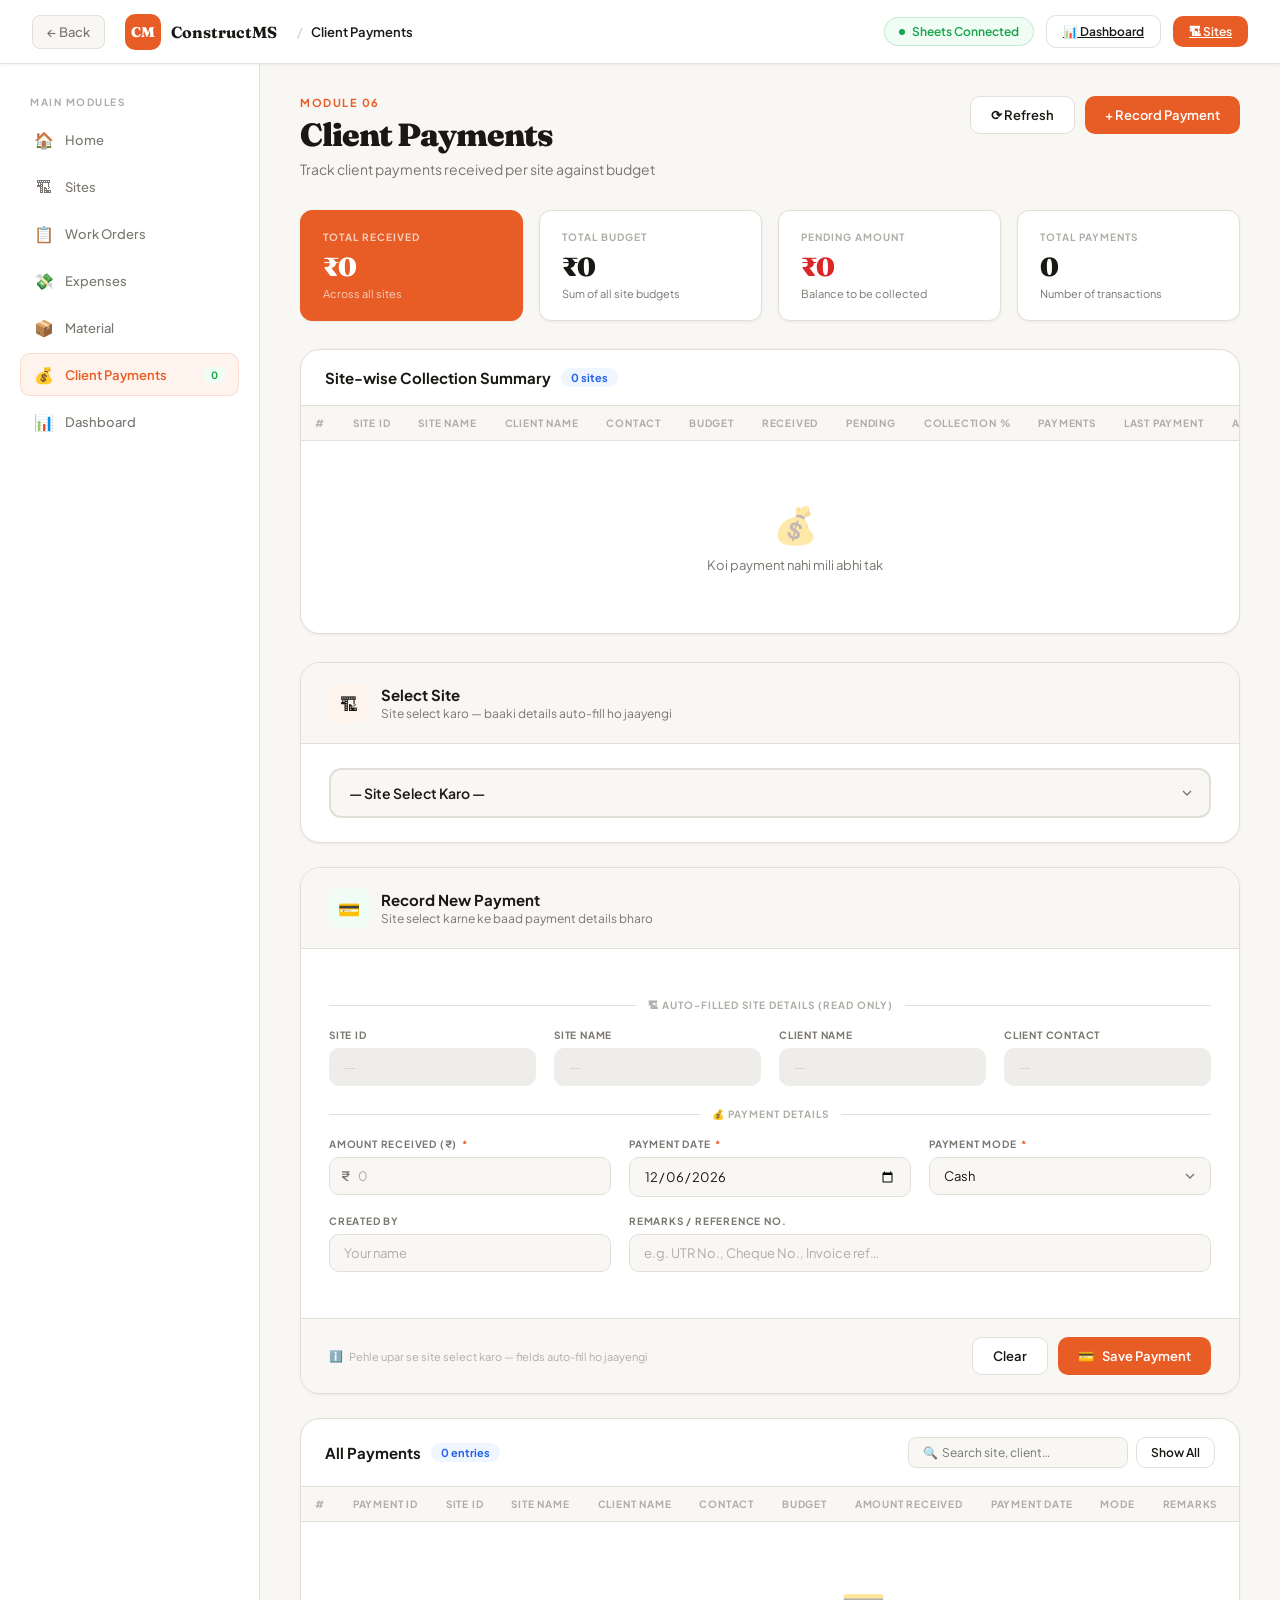
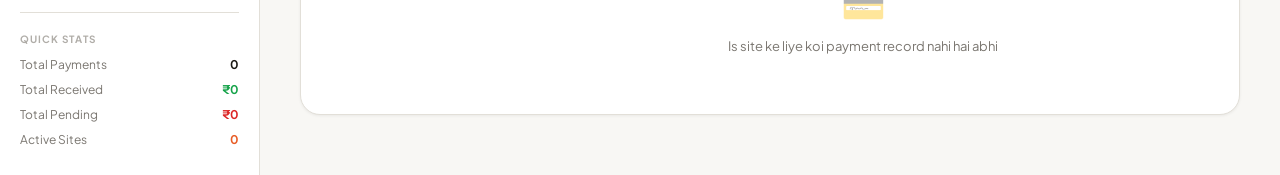
==== client.html @ d6a251b1 "updated client version" ====
<!DOCTYPE html>
<html lang="en">
<head>
<meta charset="UTF-8"/>
<meta name="viewport" content="width=device-width, initial-scale=1.0"/>
<title>Client Payments — ConstructMS</title>
<link href="https://fonts.googleapis.com/css2?family=Plus+Jakarta+Sans:wght@300;400;500;600;700;800&family=Fraunces:ital,wght@0,700;0,900;1,700&display=swap" rel="stylesheet"/>
<style>
  :root {
    --white: #ffffff;
    --off-white: #f8f7f4;
    --surface: #f0eeea;
    --border: #e2dfd8;
    --text: #1a1814;
    --text-muted: #7a7670;
    --text-light: #b0ada8;
    --accent: #e85d26;
    --accent-light: #ff7a45;
    --accent-bg: #fff3ee;
    --blue: #2563eb;
    --blue-bg: #eff6ff;
    --green: #16a34a;
    --green-bg: #f0fdf4;
    --amber: #d97706;
    --amber-bg: #fffbeb;
    --purple: #7c3aed;
    --purple-bg: #f5f3ff;
    --red: #dc2626;
    --red-bg: #fef2f2;
    --shadow-sm: 0 1px 3px rgba(0,0,0,0.06);
    --shadow: 0 4px 16px rgba(0,0,0,0.08);
    --shadow-lg: 0 20px 60px rgba(0,0,0,0.10);
    --radius: 12px;
    --radius-lg: 20px;
  }
  * { box-sizing: border-box; margin: 0; padding: 0; }
  body { font-family: 'Plus Jakarta Sans', sans-serif; background: var(--off-white); color: var(--text); min-height: 100vh; }

  /* TOPBAR */
  .topbar {
    background: var(--white); border-bottom: 1px solid var(--border);
    padding: 0 32px; height: 64px;
    display: flex; align-items: center; justify-content: space-between;
    position: sticky; top: 0; z-index: 100; box-shadow: var(--shadow-sm);
  }
  .topbar-left { display: flex; align-items: center; gap: 20px; }
  .back-btn {
    display: flex; align-items: center; gap: 8px; padding: 8px 14px;
    background: var(--off-white); border: 1px solid var(--border); border-radius: 8px;
    cursor: pointer; font-size: 13px; font-weight: 500; color: var(--text-muted);
    text-decoration: none; transition: all 0.15s;
  }
  .back-btn:hover { border-color: var(--accent); color: var(--accent); }
  .topbar-brand { display: flex; align-items: center; gap: 10px; }
  .brand-icon {
    width: 36px; height: 36px; background: var(--accent); border-radius: 10px;
    display: flex; align-items: center; justify-content: center;
    font-family: 'Fraunces', serif; font-weight: 900; font-size: 14px; color: white;
  }
  .brand-name { font-family: 'Fraunces', serif; font-weight: 700; font-size: 16px; }
  .page-breadcrumb { display: flex; align-items: center; gap: 8px; font-size: 13px; color: var(--text-muted); }
  .breadcrumb-sep { opacity: 0.4; }
  .breadcrumb-current { color: var(--text); font-weight: 600; }
  .topbar-right { display: flex; align-items: center; gap: 12px; }
  .sync-pill {
    display: flex; align-items: center; gap: 7px; background: var(--green-bg);
    border: 1px solid rgba(22,163,74,0.2); color: var(--green);
    padding: 6px 14px; border-radius: 100px; font-size: 12px; font-weight: 600;
  }
  .sync-dot { width: 6px; height: 6px; background: var(--green); border-radius: 50%; animation: pulse 2s infinite; }
  @keyframes pulse { 0%,100%{opacity:1} 50%{opacity:0.3} }

  /* LAYOUT */
  .body-wrap { display: grid; grid-template-columns: 260px 1fr; min-height: calc(100vh - 64px); }

  /* SIDEBAR */
  .sidebar {
    background: var(--white); border-right: 1px solid var(--border);
    padding: 28px 20px; display: flex; flex-direction: column; gap: 4px;
  }
  .sidebar-section {
    font-size: 10px; font-weight: 700; color: var(--text-light);
    letter-spacing: 1.5px; text-transform: uppercase; padding: 14px 10px 6px;
  }
  .sidebar-section:first-child { padding-top: 4px; }
  .nav-item {
    display: flex; align-items: center; gap: 10px; padding: 10px 12px; border-radius: 10px;
    cursor: pointer; text-decoration: none; font-size: 13px; font-weight: 500;
    color: var(--text-muted); transition: all 0.15s; border: 1px solid transparent;
  }
  .nav-item:hover { background: var(--off-white); color: var(--text); }
  .nav-item.active { background: var(--accent-bg); color: var(--accent); border-color: rgba(232,93,38,0.15); font-weight: 600; }
  .nav-item-icon { font-size: 16px; width: 22px; text-align: center; }
  .nav-badge { margin-left: auto; border-radius: 100px; padding: 2px 8px; font-size: 10px; font-weight: 700; }
  .nav-badge.green { background: var(--green-bg); color: var(--green); }
  .nav-badge.orange { background: var(--accent-bg); color: var(--accent); }

  /* MAIN */
  .main-content { padding: 32px 40px; overflow-y: auto; }
  .page-header { display: flex; align-items: flex-start; justify-content: space-between; margin-bottom: 32px; }
  .page-eyebrow { font-size: 11px; font-weight: 700; color: var(--accent); letter-spacing: 1.5px; text-transform: uppercase; margin-bottom: 6px; }
  .page-title { font-family: 'Fraunces', serif; font-size: 32px; font-weight: 900; letter-spacing: -1px; margin-bottom: 6px; }
  .page-desc { font-size: 14px; color: var(--text-muted); }
  .page-actions { display: flex; gap: 10px; }

  .btn {
    display: inline-flex; align-items: center; gap: 8px; padding: 10px 20px;
    border-radius: 10px; font-size: 13px; font-weight: 600; cursor: pointer; border: none;
    font-family: 'Plus Jakarta Sans', sans-serif; transition: all 0.15s;
  }
  .btn-primary { background: var(--accent); color: white; }
  .btn-primary:hover { background: var(--accent-light); box-shadow: 0 6px 20px rgba(232,93,38,0.3); transform: translateY(-1px); }
  .btn-ghost { background: var(--white); color: var(--text); border: 1.5px solid var(--border); }
  .btn-ghost:hover { border-color: var(--accent); color: var(--accent); }

  /* KPI CARDS */
  .kpi-row { display: grid; grid-template-columns: repeat(4, 1fr); gap: 16px; margin-bottom: 28px; }
  .kpi-card {
    background: var(--white); border: 1px solid var(--border); border-radius: var(--radius);
    padding: 20px 22px; box-shadow: var(--shadow-sm);
  }
  .kpi-label { font-size: 10px; font-weight: 700; color: var(--text-light); letter-spacing: 1px; text-transform: uppercase; margin-bottom: 8px; }
  .kpi-value { font-family: 'Fraunces', serif; font-size: 26px; font-weight: 900; letter-spacing: -1px; margin-bottom: 4px; }
  .kpi-sub { font-size: 11px; color: var(--text-muted); }
  .kpi-card.accent { background: var(--accent); border-color: var(--accent); }
  .kpi-card.accent .kpi-label { color: rgba(255,255,255,0.7); }
  .kpi-card.accent .kpi-value { color: white; }
  .kpi-card.accent .kpi-sub { color: rgba(255,255,255,0.7); }

  /* SITE SELECTOR CARD */
  .site-selector-card {
    background: var(--white); border: 1px solid var(--border);
    border-radius: var(--radius-lg); overflow: hidden;
    margin-bottom: 24px; box-shadow: var(--shadow-sm);
  }
  .site-selector-header {
    padding: 20px 28px; border-bottom: 1px solid var(--border);
    display: flex; align-items: center; gap: 12px; background: var(--off-white);
  }
  .selector-icon { width: 40px; height: 40px; border-radius: 10px; display: flex; align-items: center; justify-content: center; font-size: 18px; background: var(--accent-bg); }
  .selector-title { font-size: 15px; font-weight: 700; margin-bottom: 2px; }
  .selector-sub { font-size: 12px; color: var(--text-muted); }
  .site-selector-body { padding: 24px 28px; }
  .site-select-big {
    width: 100%; padding: 14px 18px;
    background: var(--off-white); border: 2px solid var(--border);
    border-radius: 12px; font-family: 'Plus Jakarta Sans', sans-serif;
    font-size: 14px; font-weight: 600; color: var(--text); outline: none;
    transition: all 0.2s; appearance: none; cursor: pointer;
    background-image: url("data:image/svg+xml,%3Csvg xmlns='http://www.w3.org/2000/svg' width='16' height='16' viewBox='0 0 24 24' fill='none' stroke='%237a7670' stroke-width='2'%3E%3Cpath d='M6 9l6 6 6-6'/%3E%3C/svg%3E");
    background-repeat: no-repeat; background-position: right 14px center; padding-right: 40px;
  }
  .site-select-big:focus { border-color: var(--accent); background-color: var(--white); box-shadow: 0 0 0 4px rgba(232,93,38,0.08); }

  /* AUTO-FILL PILLS */
  .autofill-row {
    display: flex; flex-wrap: wrap; gap: 10px; margin-top: 18px;
    padding: 16px; background: var(--off-white); border-radius: 10px;
    border: 1px solid var(--border);
  }
  .autofill-pill {
    display: flex; align-items: center; gap: 7px;
    background: var(--white); border: 1px solid var(--border);
    padding: 7px 14px; border-radius: 100px; font-size: 12px;
  }
  .pill-label { color: var(--text-muted); font-weight: 500; }
  .pill-value { color: var(--text); font-weight: 700; }
  .pill-value.accent { color: var(--accent); }
  .pill-value.green { color: var(--green); }
  .pill-value.red { color: var(--red); }

  /* PROGRESS BAR HERO */
  .site-progress-hero {
    margin-top: 16px; padding: 18px; border-radius: 12px;
    background: linear-gradient(135deg, var(--accent-bg), var(--white));
    border: 1px solid rgba(232,93,38,0.15);
    display: none;
  }
  .hero-row { display: flex; align-items: center; justify-content: space-between; margin-bottom: 10px; }
  .hero-label { font-size: 12px; font-weight: 700; color: var(--text-muted); }
  .hero-value { font-size: 14px; font-weight: 800; color: var(--accent); }
  .hero-bar { height: 10px; background: var(--border); border-radius: 100px; overflow: hidden; }
  .hero-fill { height: 100%; border-radius: 100px; background: var(--accent); transition: width 0.8s cubic-bezier(0.34,1.56,0.64,1); }

  /* TABLE CARD */
  .table-card {
    background: var(--white); border: 1px solid var(--border);
    border-radius: var(--radius-lg); overflow: hidden;
    box-shadow: var(--shadow-sm); margin-bottom: 28px;
  }
  .table-header {
    padding: 18px 24px; border-bottom: 1px solid var(--border);
    display: flex; align-items: center; justify-content: space-between;
  }
  .table-title { font-size: 15px; font-weight: 700; }
  .table-count { background: var(--blue-bg); color: var(--blue); border-radius: 100px; padding: 3px 10px; font-size: 11px; font-weight: 700; }

  .table-scroll { overflow-x: auto; }
  table { width: 100%; border-collapse: collapse; min-width: 900px; }
  thead th {
    padding: 11px 14px; text-align: left;
    font-size: 10px; font-weight: 700; color: var(--text-light);
    letter-spacing: 0.8px; text-transform: uppercase;
    background: var(--off-white); border-bottom: 1px solid var(--border);
    white-space: nowrap;
  }
  tbody td {
    padding: 12px 14px; font-size: 12px; color: var(--text);
    border-bottom: 1px solid var(--border); vertical-align: middle;
    white-space: nowrap;
  }
  tbody tr:last-child td { border-bottom: none; }
  tbody tr:hover td { background: var(--off-white); }

  .tag { display: inline-flex; align-items: center; padding: 3px 9px; border-radius: 100px; font-size: 10px; font-weight: 700; white-space: nowrap; }
  .tag.green  { background: var(--green-bg); color: var(--green); }
  .tag.amber  { background: var(--amber-bg); color: var(--amber); }
  .tag.blue   { background: var(--blue-bg); color: var(--blue); }
  .tag.orange { background: var(--accent-bg); color: var(--accent); }
  .tag.purple { background: var(--purple-bg); color: var(--purple); }

  /* FORM CARD */
  .form-card {
    background: var(--white); border: 1px solid var(--border);
    border-radius: var(--radius-lg); overflow: hidden;
    margin-bottom: 24px; box-shadow: var(--shadow-sm);
  }
  .form-card-header {
    padding: 20px 28px; border-bottom: 1px solid var(--border);
    display: flex; align-items: center; gap: 12px; background: var(--off-white);
  }
  .card-header-icon { width: 40px; height: 40px; border-radius: 10px; display: flex; align-items: center; justify-content: center; font-size: 18px; }
  .card-header-icon.green-bg { background: var(--green-bg); }
  .card-header-title { font-size: 15px; font-weight: 700; margin-bottom: 2px; }
  .card-header-sub { font-size: 12px; color: var(--text-muted); }
  .form-body { padding: 28px; }

  .fields-grid { display: grid; grid-template-columns: 1fr 1fr; gap: 18px; margin-bottom: 18px; }
  .fields-grid.cols3 { grid-template-columns: 1fr 1fr 1fr; }
  .fields-grid.cols4 { grid-template-columns: 1fr 1fr 1fr 1fr; }
  .field { display: flex; flex-direction: column; gap: 7px; }
  .field.full { grid-column: 1 / -1; }
  .field-label { font-size: 10px; font-weight: 700; color: var(--text-muted); letter-spacing: 0.8px; text-transform: uppercase; }
  .field-label .req { color: var(--accent); margin-left: 2px; }

  .input-wrap { position: relative; }
  .field-input, .field-select, .field-textarea {
    width: 100%; padding: 10px 14px;
    background: var(--off-white); border: 1.5px solid var(--border);
    border-radius: 10px; font-family: 'Plus Jakarta Sans', sans-serif;
    font-size: 13px; color: var(--text); outline: none; transition: all 0.2s; appearance: none;
  }
  .field-input::placeholder { color: var(--text-light); }
  .field-input:focus, .field-select:focus, .field-textarea:focus {
    border-color: var(--accent); background: var(--white);
    box-shadow: 0 0 0 4px rgba(232,93,38,0.08);
  }
  .field-input:disabled {
    opacity: 0.55; cursor: not-allowed;
    background: var(--border) !important; border-color: var(--border) !important;
  }
  .field-textarea { resize: vertical; min-height: 72px; }
  .field-select {
    background-image: url("data:image/svg+xml,%3Csvg xmlns='http://www.w3.org/2000/svg' width='16' height='16' viewBox='0 0 24 24' fill='none' stroke='%237a7670' stroke-width='2'%3E%3Cpath d='M6 9l6 6 6-6'/%3E%3C/svg%3E");
    background-repeat: no-repeat; background-position: right 12px center; padding-right: 36px;
  }
  .input-prefix { position: absolute; left: 12px; top: 50%; transform: translateY(-50%); font-size: 13px; font-weight: 600; color: var(--text-muted); pointer-events: none; }
  .has-prefix .field-input { padding-left: 28px; }

  .section-divider { display: flex; align-items: center; gap: 12px; margin: 22px 0 18px; }
  .sd-line { flex: 1; height: 1px; background: var(--border); }
  .sd-label { font-size: 10px; font-weight: 700; color: var(--text-light); letter-spacing: 1px; text-transform: uppercase; white-space: nowrap; }

  .form-footer {
    padding: 18px 28px; border-top: 1px solid var(--border); background: var(--off-white);
    display: flex; align-items: center; justify-content: space-between; gap: 12px;
  }
  .footer-hint { font-size: 11px; color: var(--text-light); display: flex; align-items: center; gap: 6px; }

  /* EMPTY */
  .empty-state { text-align: center; padding: 48px 20px; }
  .empty-icon { font-size: 36px; margin-bottom: 10px; opacity: 0.4; }
  .empty-text { font-size: 13px; color: var(--text-muted); }

  /* TOAST */
  .toast {
    position: fixed; bottom: 28px; right: 28px; padding: 14px 20px; border-radius: var(--radius);
    font-size: 13px; font-weight: 600; display: flex; align-items: center; gap: 10px;
    box-shadow: var(--shadow-lg); transform: translateY(80px); opacity: 0;
    transition: all 0.35s cubic-bezier(0.34,1.56,0.64,1); z-index: 999; min-width: 240px;
  }
  .toast.show { transform: translateY(0); opacity: 1; }
  .toast.success { background: var(--text); color: white; }
  .toast.error   { background: var(--red); color: white; }
  .toast.info    { background: var(--blue); color: white; }

  @keyframes fadeUp { from{opacity:0;transform:translateY(16px)} to{opacity:1;transform:translateY(0)} }
  .anim { opacity:0; animation: fadeUp 0.4s ease forwards; }
  .a1{animation-delay:0.05s} .a2{animation-delay:0.1s} .a3{animation-delay:0.15s} .a4{animation-delay:0.2s} .a5{animation-delay:0.25s}
</style>
</head>
<body>

<!-- TOPBAR -->
<div class="topbar">
  <div class="topbar-left">
    <a href="index.html" class="back-btn">← Back</a>
    <div class="topbar-brand">
      <div class="brand-icon">CM</div>
      <div class="brand-name">ConstructMS</div>
    </div>
    <div class="page-breadcrumb">
      <span class="breadcrumb-sep">/</span>
      <span class="breadcrumb-current">Client Payments</span>
    </div>
  </div>
  <div class="topbar-right">
    <div class="sync-pill"><span class="sync-dot"></span>Sheets Connected</div>
    <a href="dashboard.html" class="btn btn-ghost" style="padding:8px 16px;font-size:12px;">📊 Dashboard</a>
    <a href="sites.html" class="btn btn-primary" style="padding:8px 16px;font-size:12px;">🏗 Sites</a>
  </div>
</div>

<div class="body-wrap">

  <!-- SIDEBAR -->
  <aside class="sidebar">
    <div class="sidebar-section">Main Modules</div>
    <a href="index.html"          class="nav-item"><span class="nav-item-icon">🏠</span> Home</a>
    <a href="sites.html"          class="nav-item"><span class="nav-item-icon">🏗</span> Sites</a>
    <a href="workorder.html"      class="nav-item"><span class="nav-item-icon">📋</span> Work Orders</a>
    <a href="expense.html"        class="nav-item"><span class="nav-item-icon">💸</span> Expenses</a>
    <a href="material.html"       class="nav-item"><span class="nav-item-icon">📦</span> Material</a>
    <a href="client.html"         class="nav-item active"><span class="nav-item-icon">💰</span> Client Payments<span class="nav-badge green" id="nav-count">0</span></a>
    <a href="dashboard.html"      class="nav-item"><span class="nav-item-icon">📊</span> Dashboard</a>

    <!-- Quick Stats -->
    <div style="margin-top:auto;padding-top:20px;border-top:1px solid var(--border);">
      <div style="font-size:10px;font-weight:700;color:var(--text-light);letter-spacing:1px;text-transform:uppercase;margin-bottom:12px;">Quick Stats</div>
      <div style="display:flex;flex-direction:column;gap:10px;">
        <div style="display:flex;justify-content:space-between;font-size:12px;"><span style="color:var(--text-muted);">Total Payments</span><span style="font-weight:700;" id="qs-total">—</span></div>
        <div style="display:flex;justify-content:space-between;font-size:12px;"><span style="color:var(--text-muted);">Total Received</span><span style="font-weight:700;color:var(--green);" id="qs-received">—</span></div>
        <div style="display:flex;justify-content:space-between;font-size:12px;"><span style="color:var(--text-muted);">Total Pending</span><span style="font-weight:700;color:var(--red);" id="qs-pending">—</span></div>
        <div style="display:flex;justify-content:space-between;font-size:12px;"><span style="color:var(--text-muted);">Active Sites</span><span style="font-weight:700;color:var(--accent);" id="qs-sites">—</span></div>
      </div>
    </div>
  </aside>

  <!-- MAIN CONTENT -->
  <main class="main-content">

    <!-- PAGE HEADER -->
    <div class="page-header anim a1">
      <div>
        <div class="page-eyebrow">Module 06</div>
        <h1 class="page-title">Client Payments</h1>
        <p class="page-desc">Track client payments received per site against budget</p>
      </div>
      <div class="page-actions">
        <button class="btn btn-ghost" onclick="loadAll()">⟳ Refresh</button>
        <button class="btn btn-primary" onclick="scrollToForm()">+ Record Payment</button>
      </div>
    </div>

    <!-- KPI CARDS -->
    <div class="kpi-row anim a2">
      <div class="kpi-card accent">
        <div class="kpi-label">Total Received</div>
        <div class="kpi-value" id="kpi-received">₹0</div>
        <div class="kpi-sub">Across all sites</div>
      </div>
      <div class="kpi-card">
        <div class="kpi-label">Total Budget</div>
        <div class="kpi-value" id="kpi-budget">₹0</div>
        <div class="kpi-sub">Sum of all site budgets</div>
      </div>
      <div class="kpi-card">
        <div class="kpi-label">Pending Amount</div>
        <div class="kpi-value" id="kpi-pending" style="color:var(--red);">₹0</div>
        <div class="kpi-sub">Balance to be collected</div>
      </div>
      <div class="kpi-card">
        <div class="kpi-label">Total Payments</div>
        <div class="kpi-value" id="kpi-count">0</div>
        <div class="kpi-sub">Number of transactions</div>
      </div>
    </div>

    <!-- SITE SUMMARY TABLE -->
    <div class="table-card anim a3">
      <div class="table-header">
        <div style="display:flex;align-items:center;gap:10px;">
          <span class="table-title">Site-wise Collection Summary</span>
          <span class="table-count" id="summary-count-badge">Loading…</span>
        </div>
      </div>
      <div class="table-scroll">
        <table>
          <thead>
            <tr>
              <th>#</th>
              <th>Site ID</th>
              <th>Site Name</th>
              <th>Client Name</th>
              <th>Contact</th>
              <th>Budget</th>
              <th>Received</th>
              <th>Pending</th>
              <th>Collection %</th>
              <th>Payments</th>
              <th>Last Payment</th>
              <th>Action</th>
            </tr>
          </thead>
          <tbody id="summary-tbody">
            <tr><td colspan="12"><div class="empty-state"><div class="empty-icon">💰</div><div class="empty-text">Loading…</div></div></td></tr>
          </tbody>
        </table>
      </div>
    </div>

    <!-- SITE SELECTOR + ADD PAYMENT FORM -->
    <div class="site-selector-card anim a4">
      <div class="site-selector-header">
        <div class="selector-icon">🏗</div>
        <div>
          <div class="selector-title">Select Site</div>
          <div class="selector-sub">Site select karo — baaki details auto-fill ho jaayengi</div>
        </div>
      </div>
      <div class="site-selector-body">
        <select class="site-select-big" id="site-select" onchange="onSiteSelect()">
          <option value="">— Site Select Karo —</option>
        </select>

        <!-- Auto-fill info pills -->
        <div class="autofill-row" id="autofill-pills" style="display:none;">
          <div class="autofill-pill">
            <span class="pill-label">Site ID</span>
            <span class="pill-value" id="pill-siteid">—</span>
          </div>
          <div class="autofill-pill">
            <span class="pill-label">Client</span>
            <span class="pill-value" id="pill-client">—</span>
          </div>
          <div class="autofill-pill">
            <span class="pill-label">Contact</span>
            <span class="pill-value" id="pill-contact">—</span>
          </div>
          <div class="autofill-pill">
            <span class="pill-label">Budget</span>
            <span class="pill-value accent" id="pill-budget">—</span>
          </div>
          <div class="autofill-pill">
            <span class="pill-label">Received</span>
            <span class="pill-value green" id="pill-received">—</span>
          </div>
          <div class="autofill-pill">
            <span class="pill-label">Pending</span>
            <span class="pill-value red" id="pill-pending">—</span>
          </div>
          <div class="autofill-pill">
            <span class="pill-label">Status</span>
            <span class="pill-value" id="pill-status">—</span>
          </div>
          <div class="autofill-pill">
            <span class="pill-label">City</span>
            <span class="pill-value" id="pill-city">—</span>
          </div>
        </div>

        <!-- Progress Hero Bar -->
        <div class="site-progress-hero" id="progress-hero">
          <div class="hero-row">
            <span class="hero-label">💰 Collection Progress</span>
            <span class="hero-value" id="hero-pct">0%</span>
          </div>
          <div class="hero-bar">
            <div class="hero-fill" id="hero-fill" style="width:0%"></div>
          </div>
        </div>
      </div>
    </div>

    <!-- ADD PAYMENT FORM -->
    <div id="payment-form" class="form-card anim a5">
      <div class="form-card-header">
        <div class="card-header-icon green-bg">💳</div>
        <div>
          <div class="card-header-title">Record New Payment</div>
          <div class="card-header-sub">Site select karne ke baad payment details bharo</div>
        </div>
      </div>

      <div class="form-body">

        <!-- Auto-filled hidden fields -->
        <input type="hidden" id="f-siteid"/>
        <input type="hidden" id="f-sitename"/>
        <input type="hidden" id="f-clientname"/>
        <input type="hidden" id="f-contact"/>
        <input type="hidden" id="f-budget"/>

        <!-- Read-only info row -->
        <div class="section-divider"><div class="sd-line"></div><div class="sd-label">🏗 Auto-filled Site Details (Read Only)</div><div class="sd-line"></div></div>
        <div class="fields-grid cols4">
          <div class="field">
            <label class="field-label">Site ID</label>
            <input class="field-input" id="disp-siteid" type="text" disabled placeholder="—"/>
          </div>
          <div class="field">
            <label class="field-label">Site Name</label>
            <input class="field-input" id="disp-sitename" type="text" disabled placeholder="—"/>
          </div>
          <div class="field">
            <label class="field-label">Client Name</label>
            <input class="field-input" id="disp-clientname" type="text" disabled placeholder="—"/>
          </div>
          <div class="field">
            <label class="field-label">Client Contact</label>
            <input class="field-input" id="disp-contact" type="text" disabled placeholder="—"/>
          </div>
        </div>

        <!-- Payment Details -->
        <div class="section-divider"><div class="sd-line"></div><div class="sd-label">💰 Payment Details</div><div class="sd-line"></div></div>
        <div class="fields-grid cols3">
          <div class="field">
            <label class="field-label">Amount Received (₹) <span class="req">*</span></label>
            <div class="input-wrap has-prefix">
              <span class="input-prefix">₹</span>
              <input class="field-input" id="f-amount" type="number" placeholder="0" min="0"/>
            </div>
          </div>
          <div class="field">
            <label class="field-label">Payment Date <span class="req">*</span></label>
            <input class="field-input" id="f-date" type="date"/>
          </div>
          <div class="field">
            <label class="field-label">Payment Mode <span class="req">*</span></label>
            <select class="field-select" id="f-mode">
              <option>Cash</option>
              <option>NEFT</option>
              <option>RTGS</option>
              <option>Cheque</option>
              <option>UPI</option>
              <option>IMPS</option>
              <option>DD</option>
              <option>Other</option>
            </select>
          </div>
          <div class="field">
            <label class="field-label">Created By</label>
            <input class="field-input" id="f-created-by" type="text" placeholder="Your name"/>
          </div>
          <div class="field" style="grid-column:2/-1;">
            <label class="field-label">Remarks / Reference No.</label>
            <input class="field-input" id="f-remarks" type="text" placeholder="e.g. UTR No., Cheque No., Invoice ref…"/>
          </div>
        </div>

      </div>
      <div class="form-footer">
        <div class="footer-hint"><span>ℹ️</span> Pehle upar se site select karo — fields auto-fill ho jaayengi</div>
        <div style="display:flex;gap:10px;">
          <button class="btn btn-ghost" onclick="clearPaymentForm()">Clear</button>
          <button class="btn btn-primary" onclick="submitPayment()">
            <span id="submit-icon">💳</span>
            <span id="submit-text">Save Payment</span>
          </button>
        </div>
      </div>
    </div>

    <!-- ALL PAYMENTS TABLE -->
    <div class="table-card anim a5">
      <div class="table-header">
        <div style="display:flex;align-items:center;gap:10px;">
          <span class="table-title" id="payments-table-title">All Payments</span>
          <span class="table-count" id="payments-count-badge">Loading…</span>
        </div>
        <div style="display:flex;gap:8px;align-items:center;">
          <input id="payment-search" type="text" placeholder="🔍  Search site, client…"
            style="padding:7px 14px;background:var(--off-white);border:1px solid var(--border);border-radius:8px;font-size:12px;font-family:inherit;outline:none;width:220px;"
            oninput="filterPayments()"
            onfocus="this.style.borderColor='var(--accent)'" onblur="this.style.borderColor='var(--border)'"/>
          <button class="btn btn-ghost" style="padding:7px 14px;font-size:12px;" onclick="showAllPayments()">Show All</button>
        </div>
      </div>
      <div class="table-scroll">
        <table>
          <thead>
            <tr>
              <th>#</th>
              <th>Payment ID</th>
              <th>Site ID</th>
              <th>Site Name</th>
              <th>Client Name</th>
              <th>Contact</th>
              <th>Budget</th>
              <th>Amount Received</th>
              <th>Payment Date</th>
              <th>Mode</th>
              <th>Remarks</th>
              <th>Created At</th>
              <th>Created By</th>
            </tr>
          </thead>
          <tbody id="payments-tbody">
            <tr><td colspan="13"><div class="empty-state"><div class="empty-icon">💳</div><div class="empty-text">Loading payments…</div></div></td></tr>
          </tbody>
        </table>
      </div>
    </div>

  </main>
</div>

<!-- TOAST -->
<div class="toast success" id="toast">
  <span id="toast-icon">✅</span>
  <span id="toast-msg">Saved!</span>
</div>

<script>
const API_URL = 'https://script.google.com/macros/s/AKfycbxHJLqjecbkU6jgWOEmFjv3NMZXxTkGzUMefwp9CM-4hNfRRX-D21CHxxT_j2zaoLLx/exec';

let allSites    = [];
let allPayments = [];
let summaryData = [];

// ── API HELPER ─────────────────────────────────────────────────
async function api(action, data = {}) {
  try {
    const params = new URLSearchParams({ action, ...data });
    const res = await fetch(`${API_URL}?${params}`);
    return await res.json();
  } catch(e) {
    console.error('API Error:', e);
    return {};
  }
}

// ── FORMAT ─────────────────────────────────────────────────────
const fmt = n => '₹' + Number(n||0).toLocaleString('en-IN');
const fmtCr = n => {
  n = Number(n||0);
  if (n >= 1e7) return '₹' + (n/1e7).toFixed(2) + ' Cr';
  if (n >= 1e5) return '₹' + (n/1e5).toFixed(1) + ' L';
  return '₹' + n.toLocaleString('en-IN');
};

// ── LOAD ALL DATA ──────────────────────────────────────────────
async function loadAll() {
  try {
    // Load sites + payments in parallel
    const [sitesRes, paymentsRes, summaryRes] = await Promise.all([
      api('getSites'),
      api('getClientPayments'),
      api('getClientPaymentSummary'),
    ]);

    allSites    = sitesRes.sites    || [];
    allPayments = paymentsRes.payments || [];
    summaryData = summaryRes.summary || [];

    // Populate site selector
    populateSiteDropdown();

    // Render tables
    renderSummaryTable(summaryData);
    renderPaymentsTable(allPayments);

    // Update KPIs
    updateKPIs(summaryRes);
    updateSidebarStats(paymentsRes, summaryRes);

    // Nav count
    document.getElementById('nav-count').textContent = allPayments.length;

  } catch(e) {
    console.error('loadAll error:', e);
    showToast('⚠️ Data load mein error aaya', 'error');
  }
}

// ── POPULATE SITE DROPDOWN ─────────────────────────────────────
function populateSiteDropdown() {
  const select = document.getElementById('site-select');
  const current = select.value;

  // Keep first placeholder option
  select.innerHTML = '<option value="">— Site Select Karo —</option>';

  allSites.forEach(s => {
    const opt = document.createElement('option');
    opt.value = s.siteId;
    opt.textContent = `${s.siteId} — ${s.name} (${s.clientName || '—'})`;
    select.appendChild(opt);
  });

  if (current) select.value = current;
}

// ── ON SITE SELECT (AUTO-FILL) ─────────────────────────────────
function onSiteSelect() {
  const siteId = document.getElementById('site-select').value;
  if (!siteId) {
    hidePills();
    clearPaymentFormFields();
    return;
  }

  const site = allSites.find(s => s.siteId === siteId);
  if (!site) return;

  // Get existing payments for this site
  const sitePayments = allPayments.filter(p => p.siteId === siteId);
  const totalReceived = sitePayments.reduce((s, p) => s + Number(p.amountReceived||0), 0);
  const pending = Math.max(0, Number(site.budget||0) - totalReceived);
  const pct = site.budget > 0 ? Math.round(totalReceived / site.budget * 100) : 0;

  // Show pills
  document.getElementById('autofill-pills').style.display = 'flex';
  document.getElementById('pill-siteid').textContent   = site.siteId;
  document.getElementById('pill-client').textContent   = site.clientName || '—';
  document.getElementById('pill-contact').textContent  = site.clientContact || '—';
  document.getElementById('pill-budget').textContent   = fmtCr(site.budget);
  document.getElementById('pill-received').textContent = fmtCr(totalReceived);
  document.getElementById('pill-pending').textContent  = fmtCr(pending);
  document.getElementById('pill-status').textContent   = site.status || '—';
  document.getElementById('pill-city').textContent     = site.city || '—';

  // Progress bar
  const hero = document.getElementById('progress-hero');
  hero.style.display = 'block';
  document.getElementById('hero-pct').textContent = pct + '%';
  setTimeout(() => {
    document.getElementById('hero-fill').style.width = pct + '%';
  }, 100);

  // Auto-fill form hidden + display fields
  document.getElementById('f-siteid').value      = site.siteId;
  document.getElementById('f-sitename').value    = site.name;
  document.getElementById('f-clientname').value  = site.clientName || '';
  document.getElementById('f-contact').value     = site.clientContact || '';
  document.getElementById('f-budget').value      = site.budget || 0;

  document.getElementById('disp-siteid').value    = site.siteId;
  document.getElementById('disp-sitename').value  = site.name;
  document.getElementById('disp-clientname').value = site.clientName || '—';
  document.getElementById('disp-contact').value   = site.clientContact || '—';

  // Filter payments table to this site
  const filtered = allPayments.filter(p => p.siteId === siteId);
  renderPaymentsTable(filtered, `Payments — ${site.name}`);

  // Scroll to form
  document.getElementById('payment-form').scrollIntoView({ behavior: 'smooth', block: 'start' });
}

function hidePills() {
  document.getElementById('autofill-pills').style.display = 'none';
  document.getElementById('progress-hero').style.display = 'none';
}

// ── RENDER SUMMARY TABLE ───────────────────────────────────────
function renderSummaryTable(summary) {
  document.getElementById('summary-count-badge').textContent = summary.length + ' sites';
  const tbody = document.getElementById('summary-tbody');
  if (!summary.length) {
    tbody.innerHTML = `<tr><td colspan="12"><div class="empty-state"><div class="empty-icon">💰</div><div class="empty-text">Koi payment nahi mili abhi tak</div></div></td></tr>`;
    return;
  }
  tbody.innerHTML = summary.map((s, i) => {
    const pct = Math.min(100, s.receivedPct || 0);
    const barColor = pct >= 90 ? '#16a34a' : pct >= 60 ? '#e85d26' : pct >= 30 ? '#2563eb' : '#dc2626';
    const pendingColor = s.pending > 0 ? 'color:var(--red);font-weight:700;' : 'color:var(--green);font-weight:700;';
    return `
      <tr style="animation:fadeUp 0.3s ease ${i*0.04}s both;">
        <td style="color:var(--text-muted);font-size:11px;">${i+1}</td>
        <td><span style="font-size:11px;background:var(--off-white);padding:2px 7px;border-radius:6px;font-weight:600;">${s.siteId}</span></td>
        <td style="font-weight:700;">${s.siteName}</td>
        <td>${s.clientName || '—'}</td>
        <td style="color:var(--text-muted);">${s.clientContact || '—'}</td>
        <td style="font-weight:700;">${fmt(s.budget)}</td>
        <td style="color:var(--green);font-weight:700;">${fmt(s.totalReceived)}</td>
        <td style="${pendingColor}">${fmt(s.pending)}</td>
        <td style="min-width:110px;">
          <div style="font-size:11px;font-weight:700;margin-bottom:4px;">${pct}%</div>
          <div style="background:var(--border);border-radius:100px;height:6px;overflow:hidden;">
            <div style="width:${pct}%;height:100%;border-radius:100px;background:${barColor};transition:width 0.6s ease;"></div>
          </div>
        </td>
        <td><span class="tag blue">${s.paymentCount}</span></td>
        <td style="color:var(--text-muted);">${s.lastPayment || '—'}</td>
        <td>
          <button class="btn btn-ghost" style="padding:5px 10px;font-size:11px;" onclick="filterBySite('${s.siteId}')">View</button>
        </td>
      </tr>`;
  }).join('');
}

// ── RENDER PAYMENTS TABLE ──────────────────────────────────────
function renderPaymentsTable(payments, title) {
  document.getElementById('payments-table-title').textContent = title || 'All Payments';
  document.getElementById('payments-count-badge').textContent = payments.length + ' entries';
  const tbody = document.getElementById('payments-tbody');

  if (!payments.length) {
    tbody.innerHTML = `<tr><td colspan="13"><div class="empty-state"><div class="empty-icon">💳</div><div class="empty-text">Is site ke liye koi payment record nahi hai abhi</div></div></td></tr>`;
    return;
  }

  const modeColors = { Cash:'amber', NEFT:'blue', RTGS:'purple', Cheque:'orange', UPI:'green', IMPS:'green', DD:'blue', Other:'' };

  tbody.innerHTML = payments.map((p, i) => `
    <tr style="animation:fadeUp 0.3s ease ${i*0.04}s both;">
      <td style="color:var(--text-muted);font-size:11px;">${p.serialNo || i+1}</td>
      <td><span style="font-size:11px;background:var(--off-white);padding:2px 7px;border-radius:6px;font-weight:600;">${p.paymentId}</span></td>
      <td style="color:var(--text-muted);font-size:11px;">${p.siteId}</td>
      <td style="font-weight:700;">${p.siteName}</td>
      <td>${p.clientName || '—'}</td>
      <td style="color:var(--text-muted);">${p.clientContact || '—'}</td>
      <td style="color:var(--text-muted);">${fmt(p.budget)}</td>
      <td style="font-weight:700;color:var(--green);">${fmt(p.amountReceived)}</td>
      <td style="color:var(--text-muted);">${p.paymentDate || '—'}</td>
      <td><span class="tag ${modeColors[p.paymentMode] || 'blue'}">${p.paymentMode || '—'}</span></td>
      <td style="max-width:180px;overflow:hidden;text-overflow:ellipsis;color:var(--text-muted);">${p.remarks || '—'}</td>
      <td style="color:var(--text-muted);font-size:11px;">${p.createdAt || '—'}</td>
      <td style="color:var(--text-muted);font-size:11px;">${p.createdBy || '—'}</td>
    </tr>
  `).join('');
}

// ── FILTER ─────────────────────────────────────────────────────
function filterPayments() {
  const q = document.getElementById('payment-search').value.toLowerCase();
  const filtered = allPayments.filter(p =>
    (p.siteName||'').toLowerCase().includes(q) ||
    (p.clientName||'').toLowerCase().includes(q) ||
    (p.siteId||'').toLowerCase().includes(q) ||
    (p.paymentId||'').toLowerCase().includes(q)
  );
  renderPaymentsTable(filtered);
}

function filterBySite(siteId) {
  document.getElementById('site-select').value = siteId;
  onSiteSelect();
}

function showAllPayments() {
  renderPaymentsTable(allPayments, 'All Payments');
  document.getElementById('site-select').value = '';
  hidePills();
  clearPaymentFormFields();
}

// ── UPDATE KPIs ────────────────────────────────────────────────
function updateKPIs(summaryRes) {
  document.getElementById('kpi-received').textContent = fmtCr(summaryRes.grandTotal  || 0);
  document.getElementById('kpi-budget').textContent   = fmtCr(summaryRes.grandBudget || 0);
  document.getElementById('kpi-pending').textContent  = fmtCr(summaryRes.grandPending|| 0);
  document.getElementById('kpi-count').textContent    = allPayments.length;
}

function updateSidebarStats(paymentsRes, summaryRes) {
  document.getElementById('qs-total').textContent    = allPayments.length;
  document.getElementById('qs-received').textContent = fmtCr(summaryRes.grandTotal  || 0);
  document.getElementById('qs-pending').textContent  = fmtCr(summaryRes.grandPending|| 0);
  document.getElementById('qs-sites').textContent    = (summaryRes.summary || []).length;
}

// ── SUBMIT PAYMENT ─────────────────────────────────────────────
async function submitPayment() {
  const siteId = document.getElementById('f-siteid').value;
  const amount = document.getElementById('f-amount').value;
  const date   = document.getElementById('f-date').value;

  if (!siteId) {
    showToast('⚠️ Pehle site select karo', 'error'); return;
  }
  if (!amount || Number(amount) <= 0) {
    showToast('⚠️ Amount bharo', 'error'); return;
  }
  if (!date) {
    showToast('⚠️ Payment date select karo', 'error'); return;
  }

  document.getElementById('submit-text').textContent = 'Saving…';
  document.getElementById('submit-icon').textContent = '⏳';

  const data = {
    siteId:         document.getElementById('f-siteid').value,
    siteName:       document.getElementById('f-sitename').value,
    clientName:     document.getElementById('f-clientname').value,
    clientContact:  document.getElementById('f-contact').value,
    budget:         document.getElementById('f-budget').value,
    amountReceived: amount,
    paymentDate:    date,
    paymentMode:    document.getElementById('f-mode').value,
    remarks:        document.getElementById('f-remarks').value.trim(),
    createdBy:      document.getElementById('f-created-by').value.trim() || 'ADMIN',
  };

  const result = await api('addClientPayment', data);

  document.getElementById('submit-text').textContent = 'Save Payment';
  document.getElementById('submit-icon').textContent = '💳';

  if (result.success || result.paymentId) {
    showToast('✅ Payment saved to Google Sheets!', 'success');
    clearPaymentForm();
    loadAll();
  } else {
    showToast('❌ Error: ' + (result.error || 'Unknown'), 'error');
  }
}

// ── CLEAR FORM ─────────────────────────────────────────────────
function clearPaymentFormFields() {
  ['f-siteid','f-sitename','f-clientname','f-contact','f-budget',
   'disp-siteid','disp-sitename','disp-clientname','disp-contact',
   'f-amount','f-remarks','f-created-by'].forEach(id => {
    const el = document.getElementById(id);
    if (el) el.value = '';
  });
  document.getElementById('f-mode').value = 'Cash';
  document.getElementById('f-date').value = new Date().toISOString().split('T')[0];
}

function clearPaymentForm() {
  clearPaymentFormFields();
  document.getElementById('site-select').value = '';
  hidePills();
}

function scrollToForm() {
  document.getElementById('payment-form').scrollIntoView({ behavior: 'smooth', block: 'start' });
}

// ── TOAST ──────────────────────────────────────────────────────
function showToast(msg, type = 'success') {
  const t = document.getElementById('toast');
  const parts = msg.split(' ');
  document.getElementById('toast-icon').textContent = parts[0];
  document.getElementById('toast-msg').textContent  = parts.slice(1).join(' ');
  t.className = `toast ${type} show`;
  setTimeout(() => t.classList.remove('show'), 3200);
}

// ── INIT ───────────────────────────────────────────────────────
document.getElementById('f-date').value = new Date().toISOString().split('T')[0];
loadAll();

const fadeStyle = document.createElement('style');
fadeStyle.textContent = `@keyframes fadeUp { from{opacity:0;transform:translateY(12px)} to{opacity:1;transform:translateY(0)} }`;
document.head.appendChild(fadeStyle);
</script>
</body>
</html>
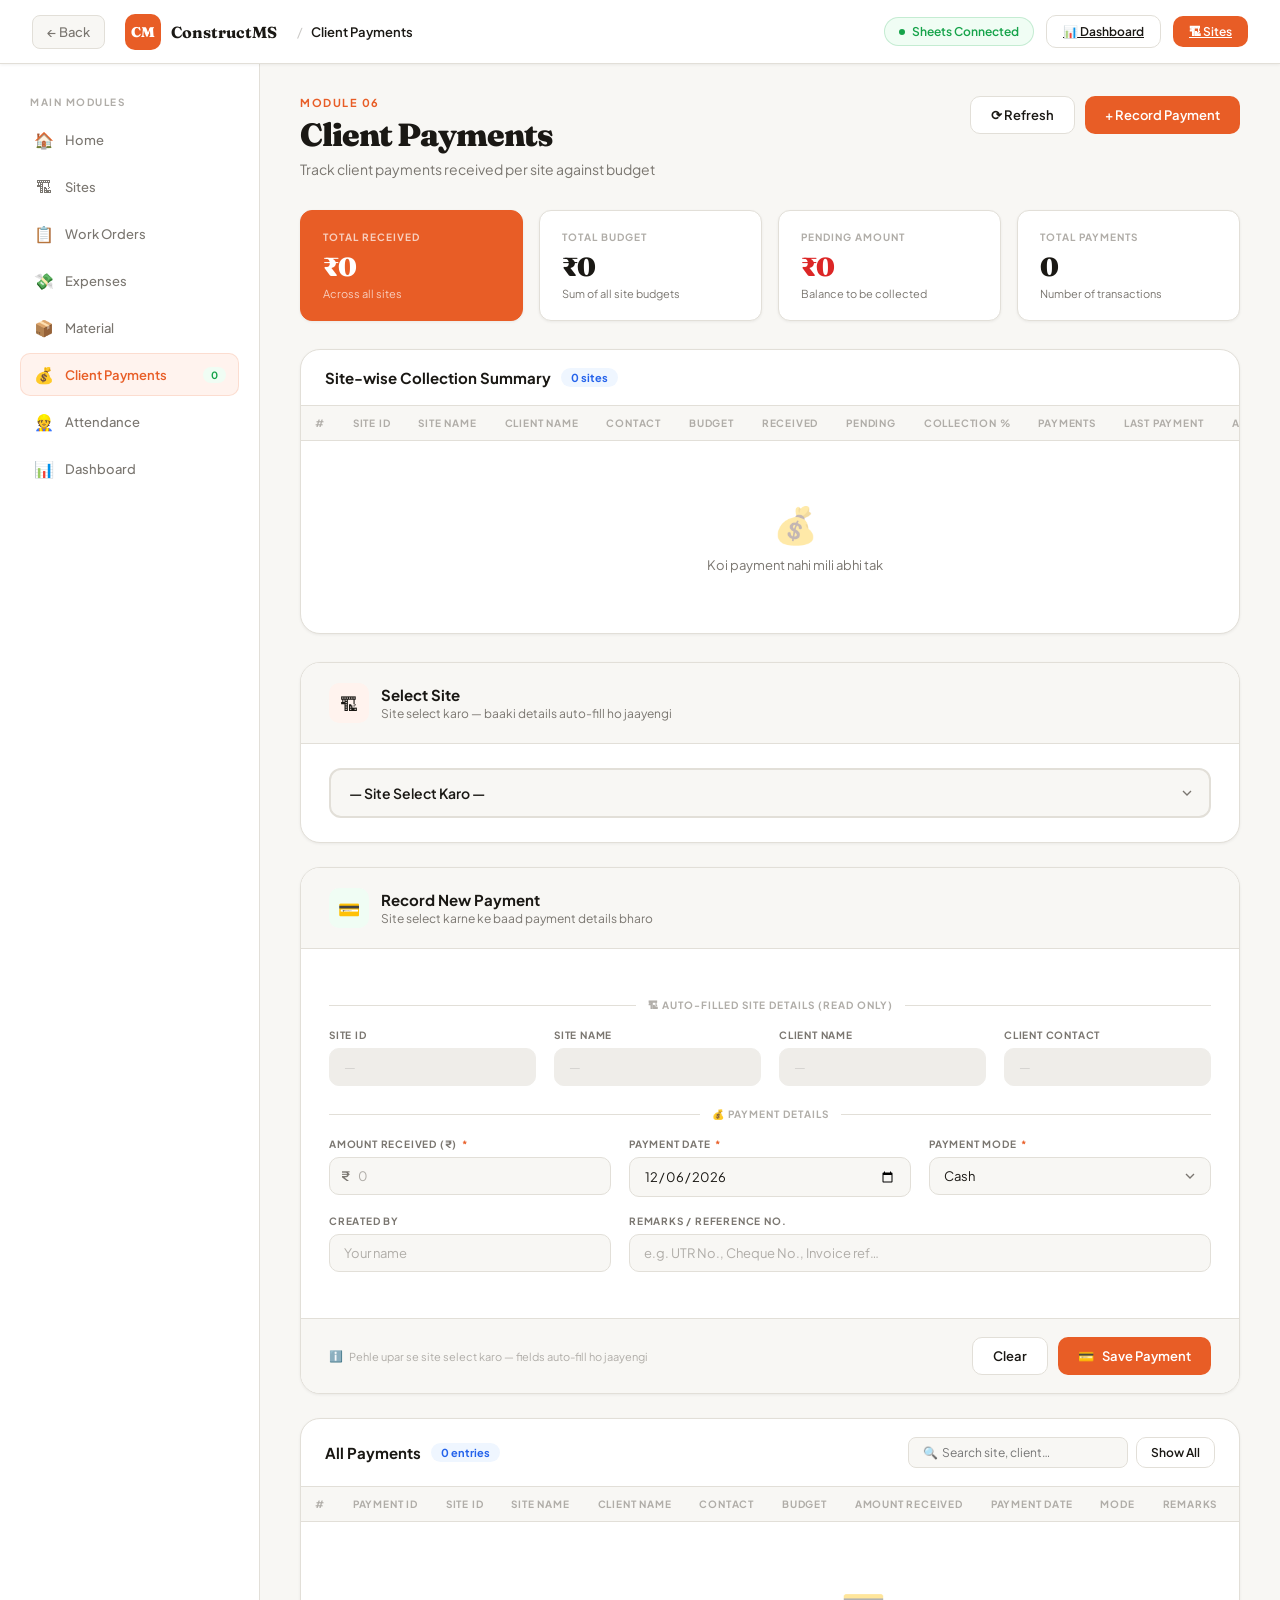
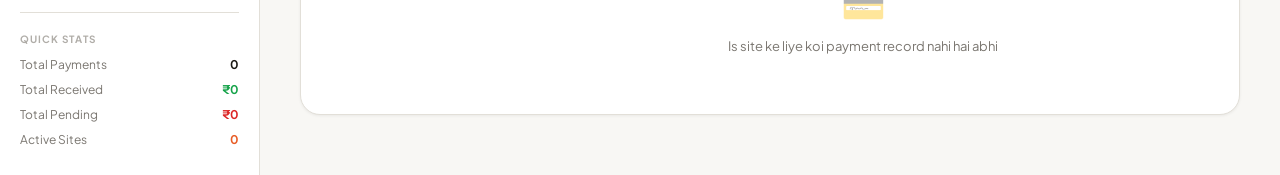
==== commit bc083fec: "fir the link of attendance data in every file" ====
--- a/client.html
+++ b/client.html
@@ -332,6 +332,7 @@
     <a href="expense.html"        class="nav-item"><span class="nav-item-icon">💸</span> Expenses</a>
     <a href="material.html"       class="nav-item"><span class="nav-item-icon">📦</span> Material</a>
     <a href="client.html"         class="nav-item active"><span class="nav-item-icon">💰</span> Client Payments<span class="nav-badge green" id="nav-count">0</span></a>
+    <a href="attendance.html"     class="nav-item"><span class="nav-item-icon">👷</span> Attendance</a>
     <a href="dashboard.html"      class="nav-item"><span class="nav-item-icon">📊</span> Dashboard</a>
 
     <!-- Quick Stats -->
